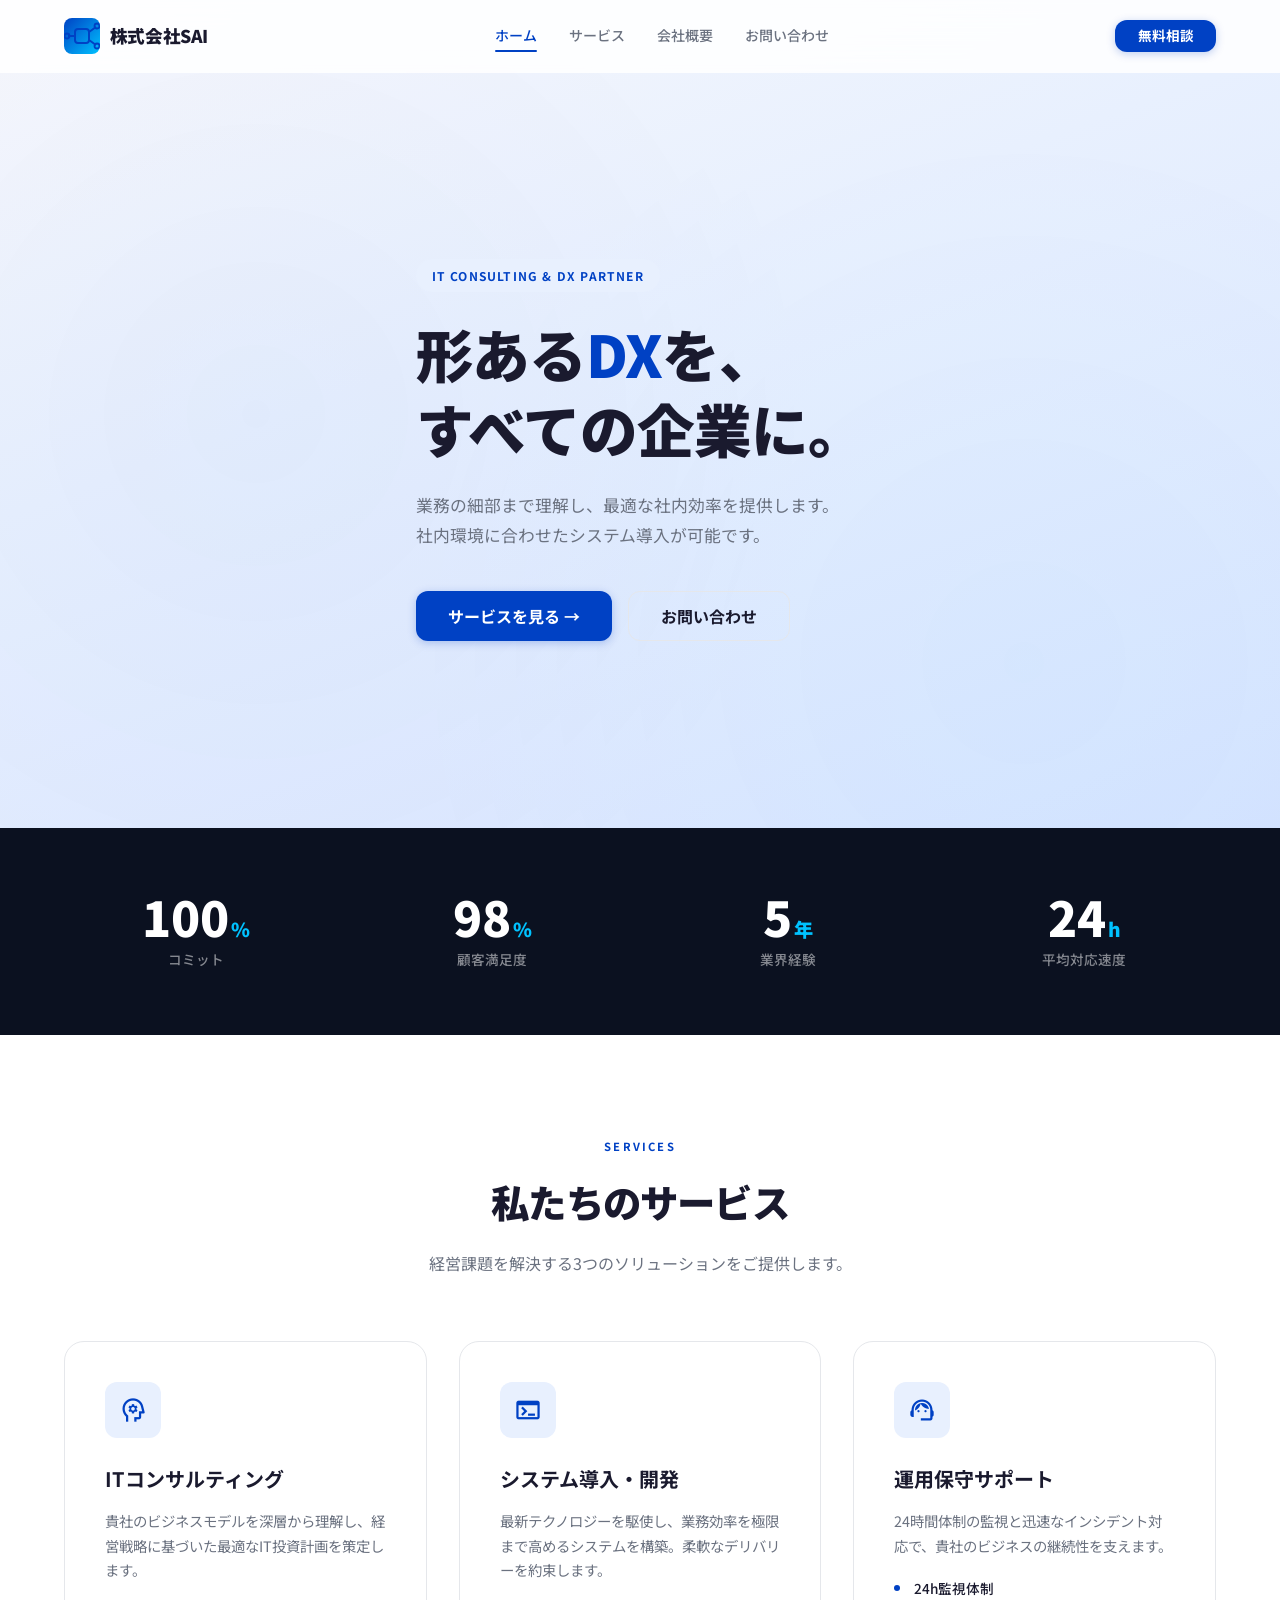
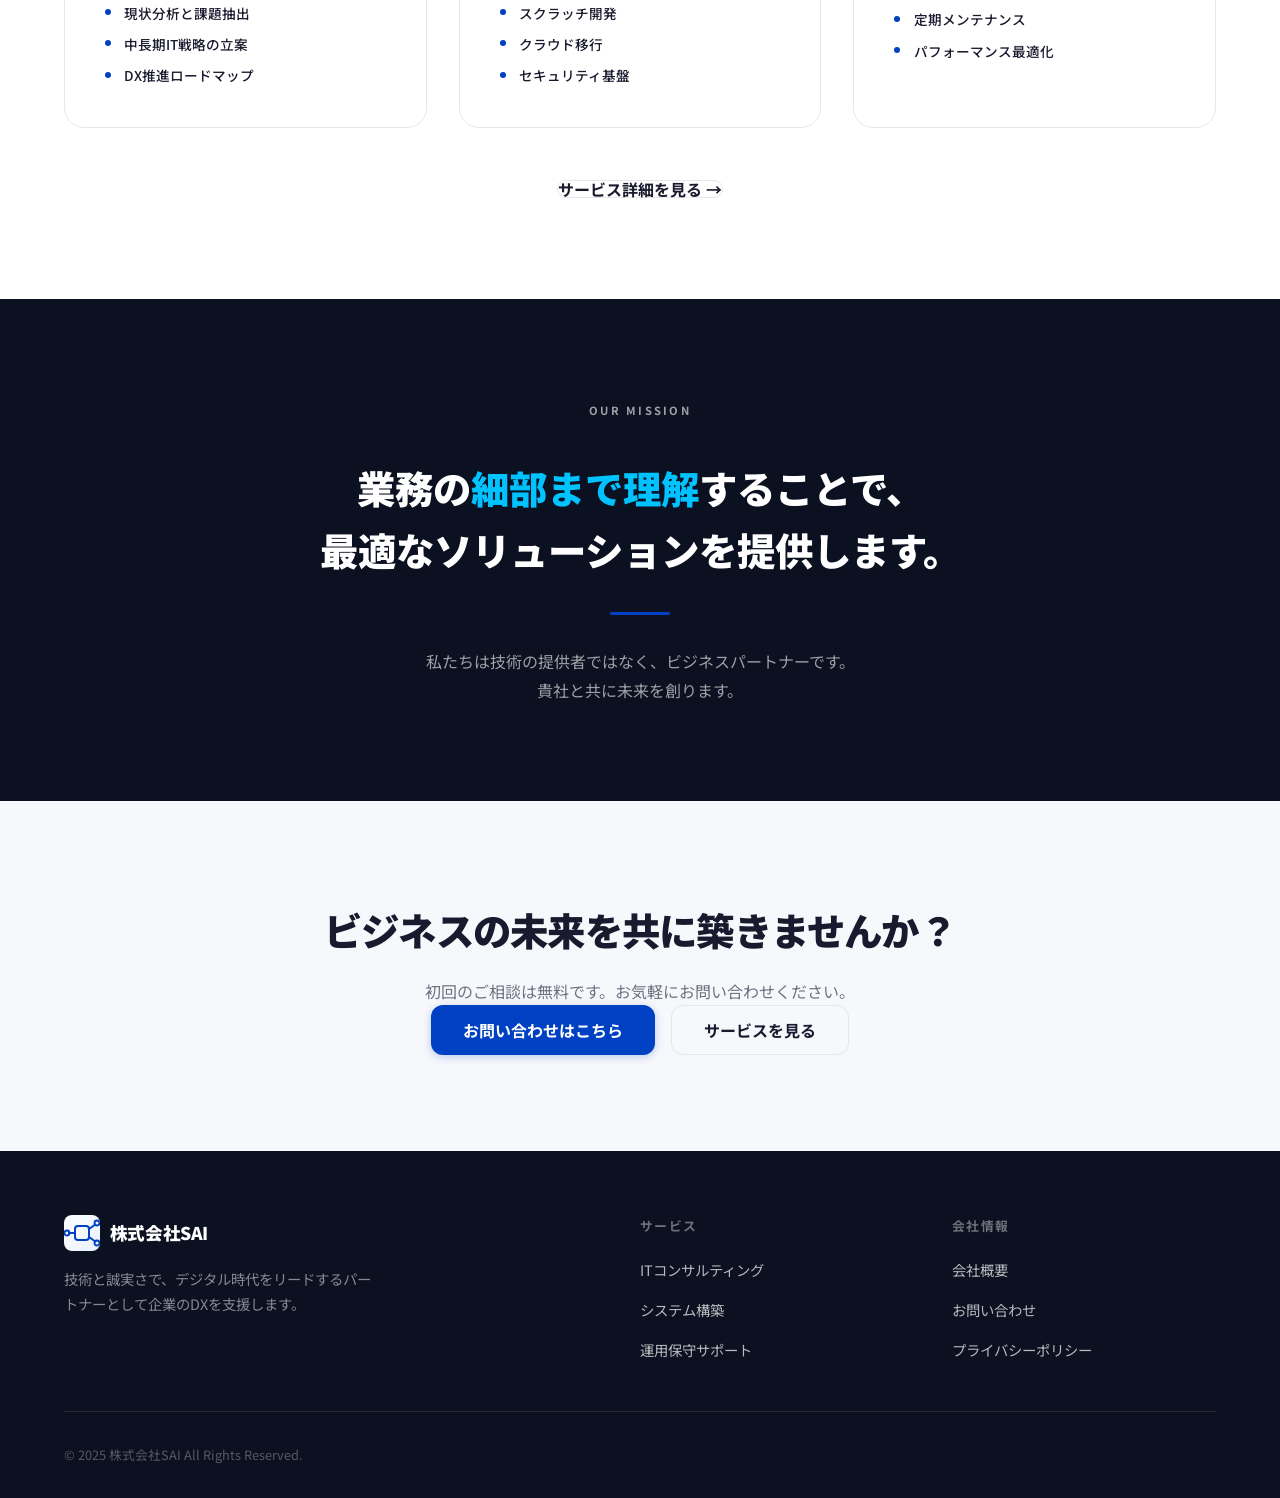
==== index.html @ 472da592 "Initial commit: 株式会社SAI website" ====
<!DOCTYPE html>
<html lang="ja">

<head>
  <meta charset="utf-8">
  <meta name="viewport" content="width=device-width, initial-scale=1.0">
  <title>株式会社SAI | ホーム</title>
  <meta name="description" content="株式会社SAI — 業務の細部まで理解し、最適な社内効率を提供するITコンサルティング会社">
  <meta name="keywords" content="ITコンサル, DX, 業務効率, システム導入">
  <link href="https://fonts.googleapis.com/css2?family=Noto+Sans+JP:wght@300;400;500;700;900&display=swap"
    rel="stylesheet">
  <link href="https://fonts.googleapis.com/css2?family=Material+Symbols+Outlined:wght,FILL@100..700,0..1&display=swap"
    rel="stylesheet">
  <link rel="icon" type="image/svg+xml" href="favicon.svg">
  <link rel="stylesheet" href="css/styles.css">
</head>

<body>

  <!-- ===== Header ===== -->
  <header class="header" id="header">
    <div class="header-inner">
      <a href="index.html" class="logo">
        <span class="logo-icon"><svg viewBox="0 0 36 36" fill="none" xmlns="http://www.w3.org/2000/svg" width="36" height="36"><rect x="11" y="11" width="14" height="14" rx="3" stroke="#0041C4" stroke-width="2" fill="none"/><line x1="11" y1="18" x2="4" y2="18" stroke="#0041C4" stroke-width="2"/><line x1="25" y1="14" x2="32" y2="9" stroke="#0041C4" stroke-width="2"/><line x1="25" y1="22" x2="32" y2="27" stroke="#0041C4" stroke-width="2"/><circle cx="3" cy="18" r="2.5" stroke="#0041C4" stroke-width="1.8" fill="none"/><circle cx="33" cy="8" r="2.5" stroke="#0041C4" stroke-width="1.8" fill="none"/><circle cx="33" cy="28" r="2.5" stroke="#0041C4" stroke-width="1.8" fill="none"/></svg></span>
        <span class="logo-text">株式会社SAI</span>
      </a>
      <nav class="nav-desktop" id="mainNav">
        <a href="index.html" class="nav-link active">ホーム</a>
        <a href="services.html" class="nav-link">サービス</a>
        <a href="about.html" class="nav-link">会社概要</a>
        <a href="contact.html" class="nav-link">お問い合わせ</a>
      </nav>
      <a href="contact.html" class="btn btn-primary btn-sm hide-mobile">無料相談</a>
      <button class="hamburger" id="menuBtn" aria-label="メニュー">
        <span></span><span></span><span></span>
      </button>
    </div>
  </header>

  <!-- ===== Mobile Menu ===== -->
  <div class="mobile-menu" id="mobileMenu">
    <a href="index.html" class="mobile-link active">ホーム</a>
    <a href="services.html" class="mobile-link">サービス</a>
    <a href="about.html" class="mobile-link">会社概要</a>
    <a href="contact.html" class="mobile-link">お問い合わせ</a>
    <a href="contact.html" class="btn btn-primary" style="margin-top:1rem;text-align:center;">無料相談</a>
  </div>

  <main>

    <!-- ===== Hero ===== -->
    <section class="hero">
      <div class="hero-bg">
        <div class="hero-gradient"></div>
        <div class="hero-pattern"></div>
      </div>
      <div class="container hero-content">
        <span class="badge">IT Consulting & DX Partner</span>
        <h1 class="hero-title">形ある<span class="text-accent">DX</span>を、<br>すべての企業に。</h1>
        <p class="hero-subtitle">業務の細部まで理解し、最適な社内効率を提供します。<br>社内環境に合わせたシステム導入が可能です。</p>
        <div class="hero-actions">
          <a href="services.html" class="btn btn-primary btn-lg">サービスを見る →</a>
          <a href="contact.html" class="btn btn-outline btn-lg">お問い合わせ</a>
        </div>
      </div>
    </section>

    <!-- ===== Numbers ===== -->
    <section class="numbers">
      <div class="container">
        <div class="numbers-grid">
          <div class="number-item">
            <span class="number-value">100<small>%</small></span>
            <span class="number-label">コミット</span>
          </div>
          <div class="number-item">
            <span class="number-value">98<small>%</small></span>
            <span class="number-label">顧客満足度</span>
          </div>
          <div class="number-item">
            <span class="number-value">5<small>年</small></span>
            <span class="number-label">業界経験</span>
          </div>
          <div class="number-item">
            <span class="number-value">24<small>h</small></span>
            <span class="number-label">平均対応速度</span>
          </div>
        </div>
      </div>
    </section>

    <!-- ===== Services Preview ===== -->
    <section class="section">
      <div class="container">
        <div class="section-header">
          <span class="section-label">SERVICES</span>
          <h2 class="section-title">私たちのサービス</h2>
          <p class="section-desc">経営課題を解決する3つのソリューションをご提供します。</p>
        </div>
        <div class="cards-grid">
          <div class="card">
            <div class="card-icon">
              <span class="material-symbols-outlined">psychology</span>
            </div>
            <h3 class="card-title">ITコンサルティング</h3>
            <p class="card-text">貴社のビジネスモデルを深層から理解し、経営戦略に基づいた最適なIT投資計画を策定します。</p>
            <ul class="card-list">
              <li>現状分析と課題抽出</li>
              <li>中長期IT戦略の立案</li>
              <li>DX推進ロードマップ</li>
            </ul>
          </div>
          <div class="card">
            <div class="card-icon">
              <span class="material-symbols-outlined">terminal</span>
            </div>
            <h3 class="card-title">システム導入・開発</h3>
            <p class="card-text">最新テクノロジーを駆使し、業務効率を極限まで高めるシステムを構築。柔軟なデリバリーを約束します。</p>
            <ul class="card-list">
              <li>スクラッチ開発</li>
              <li>クラウド移行</li>
              <li>セキュリティ基盤</li>
            </ul>
          </div>
          <div class="card">
            <div class="card-icon">
              <span class="material-symbols-outlined">support_agent</span>
            </div>
            <h3 class="card-title">運用保守サポート</h3>
            <p class="card-text">24時間体制の監視と迅速なインシデント対応で、貴社のビジネスの継続性を支えます。</p>
            <ul class="card-list">
              <li>24h監視体制</li>
              <li>定期メンテナンス</li>
              <li>パフォーマンス最適化</li>
            </ul>
          </div>
        </div>
        <div style="text-align:center;margin-top:3rem;">
          <a href="services.html" class="btn btn-outline">サービス詳細を見る →</a>
        </div>
      </div>
    </section>

    <!-- ===== Mission ===== -->
    <section class="mission">
      <div class="container">
        <div class="mission-content">
          <span class="section-label" style="color:rgba(255,255,255,0.6);">OUR MISSION</span>
          <h2 class="mission-title">業務の<em>細部まで理解</em>することで、<br>最適なソリューションを提供します。</h2>
          <div class="mission-divider"></div>
          <p class="mission-text">私たちは技術の提供者ではなく、ビジネスパートナーです。<br>貴社と共に未来を創ります。</p>
        </div>
      </div>
    </section>

    <!-- ===== CTA ===== -->
    <section class="cta">
      <div class="container" style="text-align:center;">
        <h2 class="section-title">ビジネスの未来を共に築きませんか？</h2>
        <p class="section-desc">初回のご相談は無料です。お気軽にお問い合わせください。</p>
        <div class="hero-actions" style="justify-content:center;">
          <a href="contact.html" class="btn btn-primary btn-lg">お問い合わせはこちら</a>
          <a href="services.html" class="btn btn-outline btn-lg">サービスを見る</a>
        </div>
      </div>
    </section>

  </main>

  <!-- ===== Footer ===== -->
  <footer class="footer">
    <div class="container">
      <div class="footer-grid">
        <div class="footer-brand">
          <a href="index.html" class="logo" style="margin-bottom:1rem;">
            <span class="logo-icon" style="background:linear-gradient(135deg,#fff,#e8f0fe);"><svg viewBox="0 0 36 36" fill="none" xmlns="http://www.w3.org/2000/svg" width="36" height="36"><rect x="11" y="11" width="14" height="14" rx="3" stroke="#0041C4" stroke-width="2" fill="none"/><line x1="11" y1="18" x2="4" y2="18" stroke="#0041C4" stroke-width="2"/><line x1="25" y1="14" x2="32" y2="9" stroke="#0041C4" stroke-width="2"/><line x1="25" y1="22" x2="32" y2="27" stroke="#0041C4" stroke-width="2"/><circle cx="3" cy="18" r="2.5" stroke="#0041C4" stroke-width="1.8" fill="none"/><circle cx="33" cy="8" r="2.5" stroke="#0041C4" stroke-width="1.8" fill="none"/><circle cx="33" cy="28" r="2.5" stroke="#0041C4" stroke-width="1.8" fill="none"/></svg></span>
            <span class="logo-text" style="color:#fff;">株式会社SAI</span>
          </a>
          <p class="footer-desc">技術と誠実さで、デジタル時代をリードするパートナーとして企業のDXを支援します。</p>
        </div>
        <div>
          <h4 class="footer-heading">サービス</h4>
          <ul class="footer-links">
            <li><a href="services.html">ITコンサルティング</a></li>
            <li><a href="services.html">システム構築</a></li>
            <li><a href="services.html">運用保守サポート</a></li>
          </ul>
        </div>
        <div>
          <h4 class="footer-heading">会社情報</h4>
          <ul class="footer-links">
            <li><a href="about.html">会社概要</a></li>
            <li><a href="contact.html">お問い合わせ</a></li>
            <li><a href="privacy.html">プライバシーポリシー</a></li>
          </ul>
        </div>
      </div>
      <div class="footer-bottom">
        <p>© 2025 株式会社SAI All Rights Reserved.</p>
      </div>
    </div>
  </footer>

  <script>
    (function () {
      var btn = document.getElementById('menuBtn');
      var menu = document.getElementById('mobileMenu');
      btn.addEventListener('click', function () {
        btn.classList.toggle('active');
        menu.classList.toggle('open');
      });
      menu.querySelectorAll('a').forEach(function (a) {
        a.addEventListener('click', function () { btn.classList.remove('active'); menu.classList.remove('open'); });
      });
      // Scroll header
      window.addEventListener('scroll', function () {
        document.getElementById('header').classList.toggle('scrolled', window.scrollY > 50);
      });
      // Fade in
      if ('IntersectionObserver' in window) {
        var obs = new IntersectionObserver(function (entries) {
          entries.forEach(function (e) { if (e.isIntersecting) { e.target.classList.add('visible'); obs.unobserve(e.target); } });
        }, { threshold: 0.1 });
        document.querySelectorAll('.card, .number-item, .section-header, .mission-content').forEach(function (el) { obs.observe(el); });
      }
    })();
  </script>
</body>

</html>
---- css/styles.css ----
/* ========================================
   株式会社SAI — Design System
   ======================================== */

/* --- CSS Variables --- */
:root {
  --primary: #0041C4;
  --primary-dark: #002D8A;
  --primary-light: #E8F0FE;
  --accent: #00C2FF;
  --text: #1a1a2e;
  --text-light: #6b7280;
  --text-lighter: #9ca3af;
  --bg: #ffffff;
  --bg-alt: #f7f8fc;
  --bg-dark: #0B1120;
  --border: #e5e7eb;
  --radius: 12px;
  --radius-sm: 8px;
  --radius-lg: 20px;
  --shadow: 0 1px 3px rgba(0, 0, 0, 0.06), 0 4px 12px rgba(0, 0, 0, 0.04);
  --shadow-lg: 0 4px 20px rgba(0, 0, 0, 0.08), 0 12px 40px rgba(0, 0, 0, 0.06);
  --font: 'Noto Sans JP', -apple-system, BlinkMacSystemFont, sans-serif;
  --transition: 0.3s cubic-bezier(0.4, 0, 0.2, 1);
  --max-width: 1200px;
}

/* --- Reset & Base --- */
*,
*::before,
*::after {
  margin: 0;
  padding: 0;
  box-sizing: border-box;
}

html {
  scroll-behavior: smooth;
  -webkit-text-size-adjust: 100%;
}

body {
  font-family: var(--font);
  color: var(--text);
  background: var(--bg);
  line-height: 1.7;
  font-size: 16px;
  -webkit-font-smoothing: antialiased;
}

a {
  color: inherit;
  text-decoration: none;
}

img {
  max-width: 100%;
  height: auto;
  display: block;
}

ul {
  list-style: none;
}

button {
  border: none;
  background: none;
  cursor: pointer;
  font: inherit;
}

/* --- Container --- */
.container {
  max-width: var(--max-width);
  margin: 0 auto;
  padding: 0 1.5rem;
}

/* --- Header --- */
.header {
  position: fixed;
  top: 0;
  left: 0;
  right: 0;
  z-index: 100;
  background: rgba(255, 255, 255, 0.85);
  backdrop-filter: blur(16px);
  -webkit-backdrop-filter: blur(16px);
  border-bottom: 1px solid transparent;
  transition: var(--transition);
}

.header.scrolled {
  border-bottom-color: var(--border);
  box-shadow: 0 1px 12px rgba(0, 0, 0, 0.04);
}

.header-inner {
  max-width: var(--max-width);
  margin: 0 auto;
  padding: 0 1.5rem;
  height: 72px;
  display: flex;
  align-items: center;
  justify-content: space-between;
}

/* Logo */
.logo {
  display: flex;
  align-items: center;
  gap: 0.6rem;
  font-weight: 900;
}

.logo-icon {
  width: 36px;
  height: 36px;
  background: linear-gradient(135deg, var(--primary), var(--accent));
  color: #fff;
  border-radius: var(--radius-sm);
  display: flex;
  align-items: center;
  justify-content: center;
  font-size: 18px;
  font-weight: 900;
  overflow: hidden;
}

.logo-text {
  font-size: 1.1rem;
  letter-spacing: -0.02em;
}

/* Nav */
.nav-desktop {
  display: flex;
  align-items: center;
  gap: 2rem;
}

.nav-link {
  font-size: 0.875rem;
  font-weight: 500;
  color: var(--text-light);
  transition: var(--transition);
  position: relative;
}

.nav-link:hover,
.nav-link.active {
  color: var(--primary);
}

.nav-link.active::after {
  content: '';
  position: absolute;
  bottom: -4px;
  left: 0;
  right: 0;
  height: 2px;
  background: var(--primary);
  border-radius: 2px;
}

/* Hamburger */
.hamburger {
  display: none;
  flex-direction: column;
  gap: 5px;
  width: 28px;
  padding: 4px 0;
}

.hamburger span {
  display: block;
  height: 2px;
  background: var(--text);
  border-radius: 2px;
  transition: var(--transition);
}

.hamburger.active span:nth-child(1) {
  transform: rotate(45deg) translate(5px, 5px);
}

.hamburger.active span:nth-child(2) {
  opacity: 0;
}

.hamburger.active span:nth-child(3) {
  transform: rotate(-45deg) translate(5px, -5px);
}

/* Mobile Menu */
.mobile-menu {
  display: none;
  position: fixed;
  top: 72px;
  left: 0;
  right: 0;
  bottom: 0;
  background: rgba(255, 255, 255, 0.98);
  backdrop-filter: blur(16px);
  flex-direction: column;
  padding: 2rem 1.5rem;
  gap: 0;
  z-index: 99;
  opacity: 0;
  transform: translateY(-10px);
  transition: var(--transition);
}

.mobile-menu.open {
  display: flex;
  opacity: 1;
  transform: translateY(0);
}

.mobile-link {
  padding: 1rem 0;
  font-size: 1.1rem;
  font-weight: 500;
  border-bottom: 1px solid var(--border);
  color: var(--text);
}

.mobile-link.active {
  color: var(--primary);
}

@media (max-width: 768px) {

  .nav-desktop,
  .hide-mobile {
    display: none !important;
  }

  .hamburger {
    display: flex;
  }
}

/* --- Buttons --- */
.btn {
  display: inline-flex;
  align-items: center;
  justify-content: center;
  gap: 0.5rem;
  font-weight: 700;
  border-radius: var(--radius);
  transition: var(--transition);
  cursor: pointer;
  line-height: 1;
  white-space: nowrap;
}

.btn-sm {
  padding: 0.6rem 1.4rem;
  font-size: 0.85rem;
}

.btn-lg {
  padding: 1rem 2rem;
  font-size: 1rem;
}

.btn-primary {
  background: var(--primary);
  color: #fff;
  box-shadow: 0 2px 8px rgba(0, 65, 196, 0.25);
}

.btn-primary:hover {
  background: var(--primary-dark);
  box-shadow: 0 4px 16px rgba(0, 65, 196, 0.35);
  transform: translateY(-1px);
}

.btn-outline {
  border: 1.5px solid var(--border);
  color: var(--text);
  background: transparent;
}

.btn-outline:hover {
  border-color: var(--primary);
  color: var(--primary);
  background: var(--primary-light);
}

.btn-white {
  background: #fff;
  color: var(--primary);
  box-shadow: 0 2px 8px rgba(0, 0, 0, 0.1);
}

.btn-white:hover {
  transform: translateY(-1px);
  box-shadow: 0 4px 16px rgba(0, 0, 0, 0.15);
}

/* --- Badge --- */
.badge {
  display: inline-flex;
  align-items: center;
  gap: 0.4rem;
  padding: 0.4rem 1rem;
  background: var(--primary-light);
  color: var(--primary);
  font-size: 0.75rem;
  font-weight: 700;
  letter-spacing: 0.1em;
  text-transform: uppercase;
  border-radius: 100px;
}

/* --- Hero --- */
.hero {
  position: relative;
  min-height: 92vh;
  display: flex;
  align-items: center;
  overflow: hidden;
  padding-top: 72px;
}

.hero-bg {
  position: absolute;
  inset: 0;
  z-index: 0;
}

.hero-gradient {
  position: absolute;
  inset: 0;
  background: linear-gradient(160deg, #f7f8fc 0%, #e8f0fe 40%, #d5e3ff 100%);
}

.hero-pattern {
  position: absolute;
  inset: 0;
  opacity: 0.4;
  background-image:
    radial-gradient(circle at 20% 50%, rgba(0, 65, 196, 0.08) 0%, transparent 50%),
    radial-gradient(circle at 80% 80%, rgba(0, 194, 255, 0.06) 0%, transparent 50%);
}

.hero-content {
  position: relative;
  z-index: 1;
  max-width: 800px;
  padding-top: 4rem;
  padding-bottom: 4rem;
}

.hero-title {
  font-size: clamp(2.2rem, 5vw, 3.6rem);
  font-weight: 900;
  line-height: 1.3;
  letter-spacing: -0.02em;
  margin: 1.5rem 0;
  color: var(--text);
}

.text-accent {
  color: var(--primary);
}

.hero-subtitle {
  font-size: 1.05rem;
  color: var(--text-light);
  line-height: 1.8;
  margin-bottom: 2.5rem;
}

.hero-actions {
  display: flex;
  gap: 1rem;
  flex-wrap: wrap;
}

/* --- Numbers --- */
.numbers {
  background: var(--bg-dark);
  padding: 4rem 0;
}

.numbers-grid {
  display: grid;
  grid-template-columns: repeat(4, 1fr);
  gap: 2rem;
}

.number-item {
  text-align: center;
  opacity: 0;
  transform: translateY(20px);
  transition: opacity 0.5s ease, transform 0.5s ease;
}

.number-item.visible {
  opacity: 1;
  transform: translateY(0);
}

.number-value {
  display: block;
  font-size: 3rem;
  font-weight: 900;
  color: #fff;
  line-height: 1;
}

.number-value small {
  font-size: 1.2rem;
  color: var(--accent);
  margin-left: 2px;
}

.number-label {
  display: block;
  font-size: 0.85rem;
  color: rgba(255, 255, 255, 0.5);
  margin-top: 0.5rem;
  font-weight: 500;
}

@media (max-width: 768px) {
  .numbers-grid {
    grid-template-columns: repeat(2, 1fr);
  }
}

/* --- Section --- */
.section {
  padding: 6rem 0;
}

.section:nth-child(even) {
  background: var(--bg-alt);
}

.section-header {
  text-align: center;
  margin-bottom: 4rem;
  opacity: 0;
  transform: translateY(20px);
  transition: opacity 0.5s ease, transform 0.5s ease;
}

.section-header.visible {
  opacity: 1;
  transform: translateY(0);
}

.section-label {
  display: inline-block;
  font-size: 0.7rem;
  font-weight: 700;
  letter-spacing: 0.2em;
  text-transform: uppercase;
  color: var(--primary);
  margin-bottom: 0.8rem;
}

.section-title {
  font-size: clamp(1.6rem, 3vw, 2.4rem);
  font-weight: 900;
  letter-spacing: -0.02em;
  margin-bottom: 1rem;
}

.section-desc {
  font-size: 1rem;
  color: var(--text-light);
  max-width: 600px;
  margin: 0 auto;
}

/* --- Cards --- */
.cards-grid {
  display: grid;
  grid-template-columns: repeat(3, 1fr);
  gap: 2rem;
}

.card {
  background: var(--bg);
  border: 1px solid var(--border);
  border-radius: var(--radius-lg);
  padding: 2.5rem;
  transition: var(--transition);
  opacity: 0;
  transform: translateY(20px);
}

.card.visible {
  opacity: 1;
  transform: translateY(0);
}

.card:hover {
  border-color: var(--primary);
  box-shadow: var(--shadow-lg);
  transform: translateY(-4px);
}

.card-icon {
  width: 56px;
  height: 56px;
  background: var(--primary-light);
  border-radius: var(--radius);
  display: flex;
  align-items: center;
  justify-content: center;
  margin-bottom: 1.5rem;
}

.card-icon .material-symbols-outlined {
  font-size: 28px;
  color: var(--primary);
}

.card-title {
  font-size: 1.25rem;
  font-weight: 700;
  margin-bottom: 0.8rem;
}

.card-text {
  font-size: 0.9rem;
  color: var(--text-light);
  line-height: 1.7;
  margin-bottom: 1.2rem;
}

.card-list {
  display: flex;
  flex-direction: column;
  gap: 0.5rem;
}

.card-list li {
  font-size: 0.85rem;
  color: var(--text);
  font-weight: 500;
  padding-left: 1.2rem;
  position: relative;
}

.card-list li::before {
  content: '';
  position: absolute;
  left: 0;
  top: 0.55em;
  width: 6px;
  height: 6px;
  background: var(--primary);
  border-radius: 50%;
}

@media (max-width: 768px) {
  .cards-grid {
    grid-template-columns: 1fr;
  }
}

/* --- Mission --- */
.mission {
  background: var(--bg-dark);
  padding: 6rem 0;
}

.mission-content {
  max-width: 800px;
  margin: 0 auto;
  text-align: center;
  opacity: 0;
  transform: translateY(20px);
  transition: opacity 0.6s ease, transform 0.6s ease;
}

.mission-content.visible {
  opacity: 1;
  transform: translateY(0);
}

.mission-title {
  font-size: clamp(1.6rem, 3vw, 2.4rem);
  font-weight: 900;
  color: #fff;
  line-height: 1.6;
  margin: 1.5rem 0;
}

.mission-title em {
  font-style: normal;
  color: var(--accent);
}

.mission-divider {
  width: 60px;
  height: 3px;
  background: var(--primary);
  border-radius: 3px;
  margin: 2rem auto;
}

.mission-text {
  font-size: 1rem;
  color: rgba(255, 255, 255, 0.6);
  line-height: 1.8;
}

/* --- CTA --- */
.cta {
  padding: 6rem 0;
  background: var(--bg-alt);
}

/* --- About page specifics --- */
.company-table {
  width: 100%;
  border-collapse: collapse;
}

.company-table tr {
  border-bottom: 1px solid var(--border);
  transition: var(--transition);
}

.company-table tr:hover {
  background: var(--bg-alt);
}

.company-table th {
  text-align: left;
  padding: 1.5rem 2rem;
  font-weight: 700;
  font-size: 0.9rem;
  color: var(--primary);
  width: 160px;
  vertical-align: top;
  white-space: nowrap;
}

.company-table td {
  padding: 1.5rem 2rem;
  font-size: 1rem;
  color: var(--text);
  line-height: 1.6;
}

@media (max-width: 768px) {

  .company-table th,
  .company-table td {
    display: block;
    padding: 0.8rem 1rem;
    width: 100%;
  }

  .company-table th {
    padding-bottom: 0;
  }
}

/* Values grid */
.values-grid {
  display: grid;
  grid-template-columns: repeat(3, 1fr);
  gap: 2rem;
}

.value-card {
  text-align: center;
  padding: 3rem 2rem;
  background: var(--bg);
  border: 1px solid var(--border);
  border-radius: var(--radius-lg);
  transition: var(--transition);
}

.value-card:hover {
  border-color: var(--primary);
  box-shadow: var(--shadow-lg);
  transform: translateY(-4px);
}

.value-number {
  font-size: 3rem;
  font-weight: 900;
  color: var(--primary-light);
  line-height: 1;
  margin-bottom: 1rem;
}

.value-card h4 {
  font-size: 1.2rem;
  font-weight: 700;
  margin-bottom: 0.6rem;
}

.value-card p {
  font-size: 0.9rem;
  color: var(--text-light);
  line-height: 1.6;
}

@media (max-width: 768px) {
  .values-grid {
    grid-template-columns: 1fr;
  }
}

/* --- Contact page specifics --- */
.contact-grid {
  display: grid;
  grid-template-columns: 1fr 1fr;
  gap: 4rem;
  align-items: start;
}

@media (max-width: 768px) {
  .contact-grid {
    grid-template-columns: 1fr;
  }
}

.form-card {
  background: var(--bg);
  border: 1px solid var(--border);
  border-radius: var(--radius-lg);
  padding: 2.5rem;
  box-shadow: var(--shadow-lg);
}

.form-group {
  margin-bottom: 1.5rem;
}

.form-label {
  display: block;
  font-size: 0.8rem;
  font-weight: 700;
  color: var(--text);
  margin-bottom: 0.5rem;
  text-transform: uppercase;
  letter-spacing: 0.05em;
}

.form-label .required {
  color: var(--primary);
  margin-left: 2px;
}

.form-input,
.form-select,
.form-textarea {
  width: 100%;
  padding: 0.8rem 1rem;
  border: 1.5px solid var(--border);
  border-radius: var(--radius-sm);
  font-size: 1rem;
  font-family: var(--font);
  color: var(--text);
  background: var(--bg);
  transition: var(--transition);
  -webkit-appearance: none;
  appearance: none;
}

.form-input:focus,
.form-select:focus,
.form-textarea:focus {
  outline: none;
  border-color: var(--primary);
  box-shadow: 0 0 0 3px var(--primary-light);
}

.form-textarea {
  resize: vertical;
  min-height: 120px;
}

.form-select {
  background-image: url("data:image/svg+xml,%3csvg xmlns='http://www.w3.org/2000/svg' fill='none' viewBox='0 0 20 20'%3e%3cpath stroke='%236b7280' stroke-linecap='round' stroke-linejoin='round' stroke-width='1.5' d='M6 8l4 4 4-4'/%3e%3c/svg%3e");
  background-position: right 0.75rem center;
  background-repeat: no-repeat;
  background-size: 1.25em 1.25em;
  padding-right: 2.5rem;
}

.contact-info-item {
  display: flex;
  align-items: flex-start;
  gap: 1rem;
  margin-bottom: 2rem;
}

.contact-icon {
  width: 48px;
  height: 48px;
  background: var(--primary-light);
  border-radius: var(--radius);
  display: flex;
  align-items: center;
  justify-content: center;
  flex-shrink: 0;
}

.contact-icon .material-symbols-outlined {
  font-size: 24px;
  color: var(--primary);
}

.contact-info-label {
  font-size: 0.8rem;
  color: var(--text-lighter);
  font-weight: 500;
  margin-bottom: 0.2rem;
}

.contact-info-value {
  font-size: 1.1rem;
  font-weight: 600;
}

.contact-info-value a {
  color: var(--text);
  transition: var(--transition);
}

.contact-info-value a:hover {
  color: var(--primary);
}

/* FAQ */
.faq-item {
  background: var(--bg);
  border: 1px solid var(--border);
  border-radius: var(--radius);
  margin-bottom: 1rem;
  overflow: hidden;
  transition: var(--transition);
}

.faq-item:hover {
  border-color: rgba(0, 65, 196, 0.3);
}

.faq-item details {
  cursor: pointer;
}

.faq-item summary {
  padding: 1.2rem 1.5rem;
  font-weight: 700;
  font-size: 1rem;
  display: flex;
  align-items: center;
  justify-content: space-between;
  list-style: none;
}

.faq-item summary::-webkit-details-marker {
  display: none;
}

.faq-item summary .material-symbols-outlined {
  color: var(--primary);
  transition: var(--transition);
  font-size: 20px;
}

.faq-item details[open] summary .material-symbols-outlined {
  transform: rotate(180deg);
}

.faq-answer {
  padding: 0 1.5rem 1.5rem;
  font-size: 0.95rem;
  color: var(--text-light);
  line-height: 1.7;
  border-top: 1px solid var(--border);
  padding-top: 1rem;
}

/* --- Footer --- */
.footer {
  background: var(--bg-dark);
  color: #fff;
  padding: 4rem 0 2rem;
}

.footer-grid {
  display: grid;
  grid-template-columns: 2fr 1fr 1fr;
  gap: 3rem;
  margin-bottom: 3rem;
}

.footer-desc {
  color: rgba(255, 255, 255, 0.5);
  font-size: 0.9rem;
  line-height: 1.7;
  margin-top: 1rem;
  max-width: 320px;
}

.footer-heading {
  font-size: 0.8rem;
  font-weight: 700;
  text-transform: uppercase;
  letter-spacing: 0.1em;
  color: rgba(255, 255, 255, 0.4);
  margin-bottom: 1.2rem;
}

.footer-links {
  display: flex;
  flex-direction: column;
  gap: 0.8rem;
}

.footer-links a {
  font-size: 0.9rem;
  color: rgba(255, 255, 255, 0.7);
  transition: var(--transition);
}

.footer-links a:hover {
  color: #fff;
}

.footer-bottom {
  border-top: 1px solid rgba(255, 255, 255, 0.1);
  padding-top: 2rem;
  font-size: 0.8rem;
  color: rgba(255, 255, 255, 0.3);
}

@media (max-width: 768px) {
  .footer-grid {
    grid-template-columns: 1fr;
  }
}

/* --- Services page --- */
.service-detail {
  display: grid;
  grid-template-columns: 1fr 1fr;
  gap: 4rem;
  align-items: center;
  padding: 4rem 0;
}

.service-detail.reverse {
  direction: rtl;
}

.service-detail.reverse>* {
  direction: ltr;
}

.service-detail-content {}

.service-detail-visual {
  background: var(--primary-light);
  border-radius: var(--radius-lg);
  padding: 3rem;
  display: flex;
  align-items: center;
  justify-content: center;
  min-height: 320px;
}

.service-detail-visual .material-symbols-outlined {
  font-size: 100px;
  color: var(--primary);
  opacity: 0.3;
}

.service-tag {
  display: inline-block;
  font-size: 0.7rem;
  font-weight: 700;
  letter-spacing: 0.15em;
  text-transform: uppercase;
  color: var(--primary);
  background: var(--primary-light);
  padding: 0.3rem 0.8rem;
  border-radius: 100px;
  margin-bottom: 1rem;
}

.service-detail-title {
  font-size: clamp(1.5rem, 3vw, 2.2rem);
  font-weight: 900;
  margin-bottom: 1rem;
  letter-spacing: -0.02em;
}

.service-detail-text {
  font-size: 1rem;
  color: var(--text-light);
  line-height: 1.8;
  margin-bottom: 1.5rem;
}

.service-features {
  display: grid;
  grid-template-columns: 1fr 1fr;
  gap: 0.8rem;
}

.service-feature {
  display: flex;
  align-items: center;
  gap: 0.5rem;
  font-size: 0.9rem;
  font-weight: 500;
}

.service-feature .material-symbols-outlined {
  font-size: 18px;
  color: var(--primary);
}

@media (max-width: 768px) {
  .service-detail {
    grid-template-columns: 1fr;
  }

  .service-detail.reverse {
    direction: ltr;
  }

  .service-features {
    grid-template-columns: 1fr;
  }
}

/* --- Page hero (inner pages) --- */
.page-hero {
  padding: 10rem 0 4rem;
  background: linear-gradient(160deg, #f7f8fc 0%, #e8f0fe 40%, #d5e3ff 100%);
  text-align: center;
}

.page-hero h1 {
  font-size: clamp(2rem, 4vw, 3rem);
  font-weight: 900;
  letter-spacing: -0.02em;
  margin-bottom: 1rem;
}

.page-hero p {
  font-size: 1.1rem;
  color: var(--text-light);
}

/* --- Utility --- */
.text-center {
  text-align: center;
}

.mt-2 {
  margin-top: 2rem;
}

.mt-3 {
  margin-top: 3rem;
}
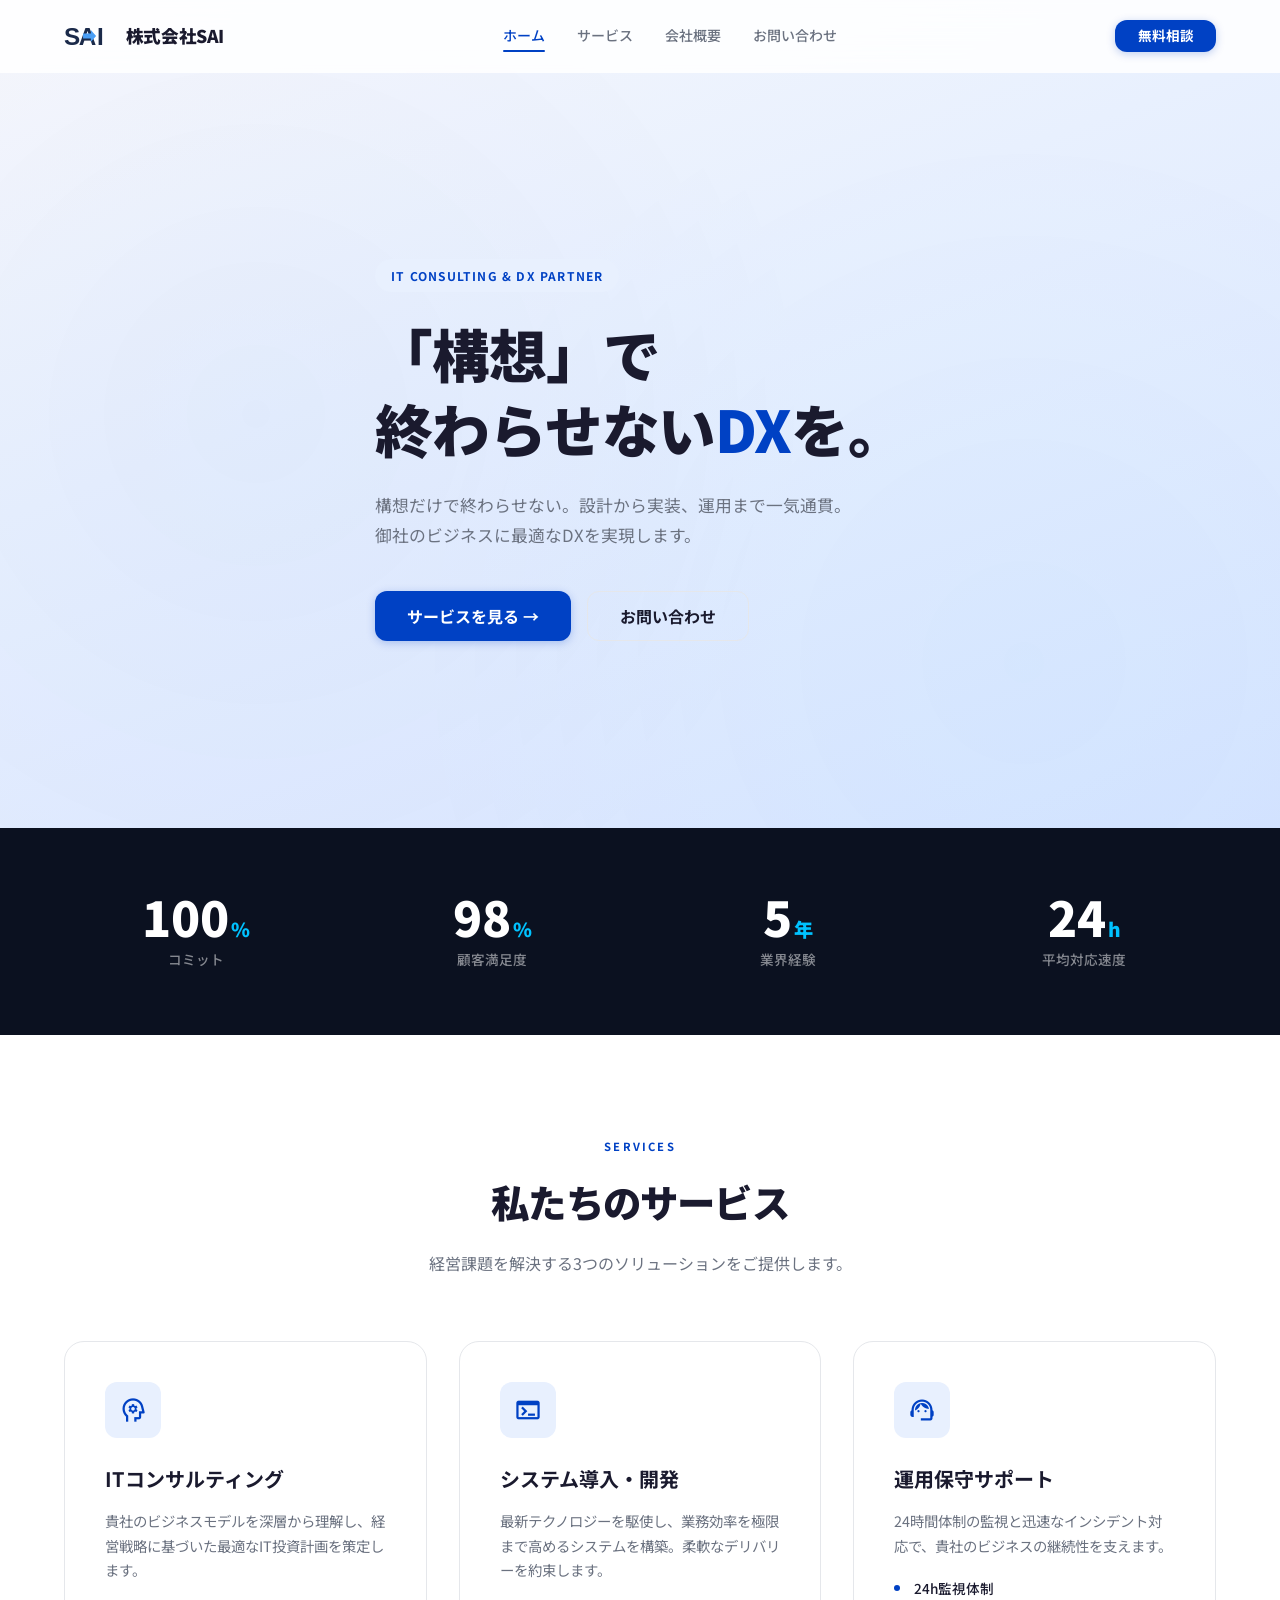
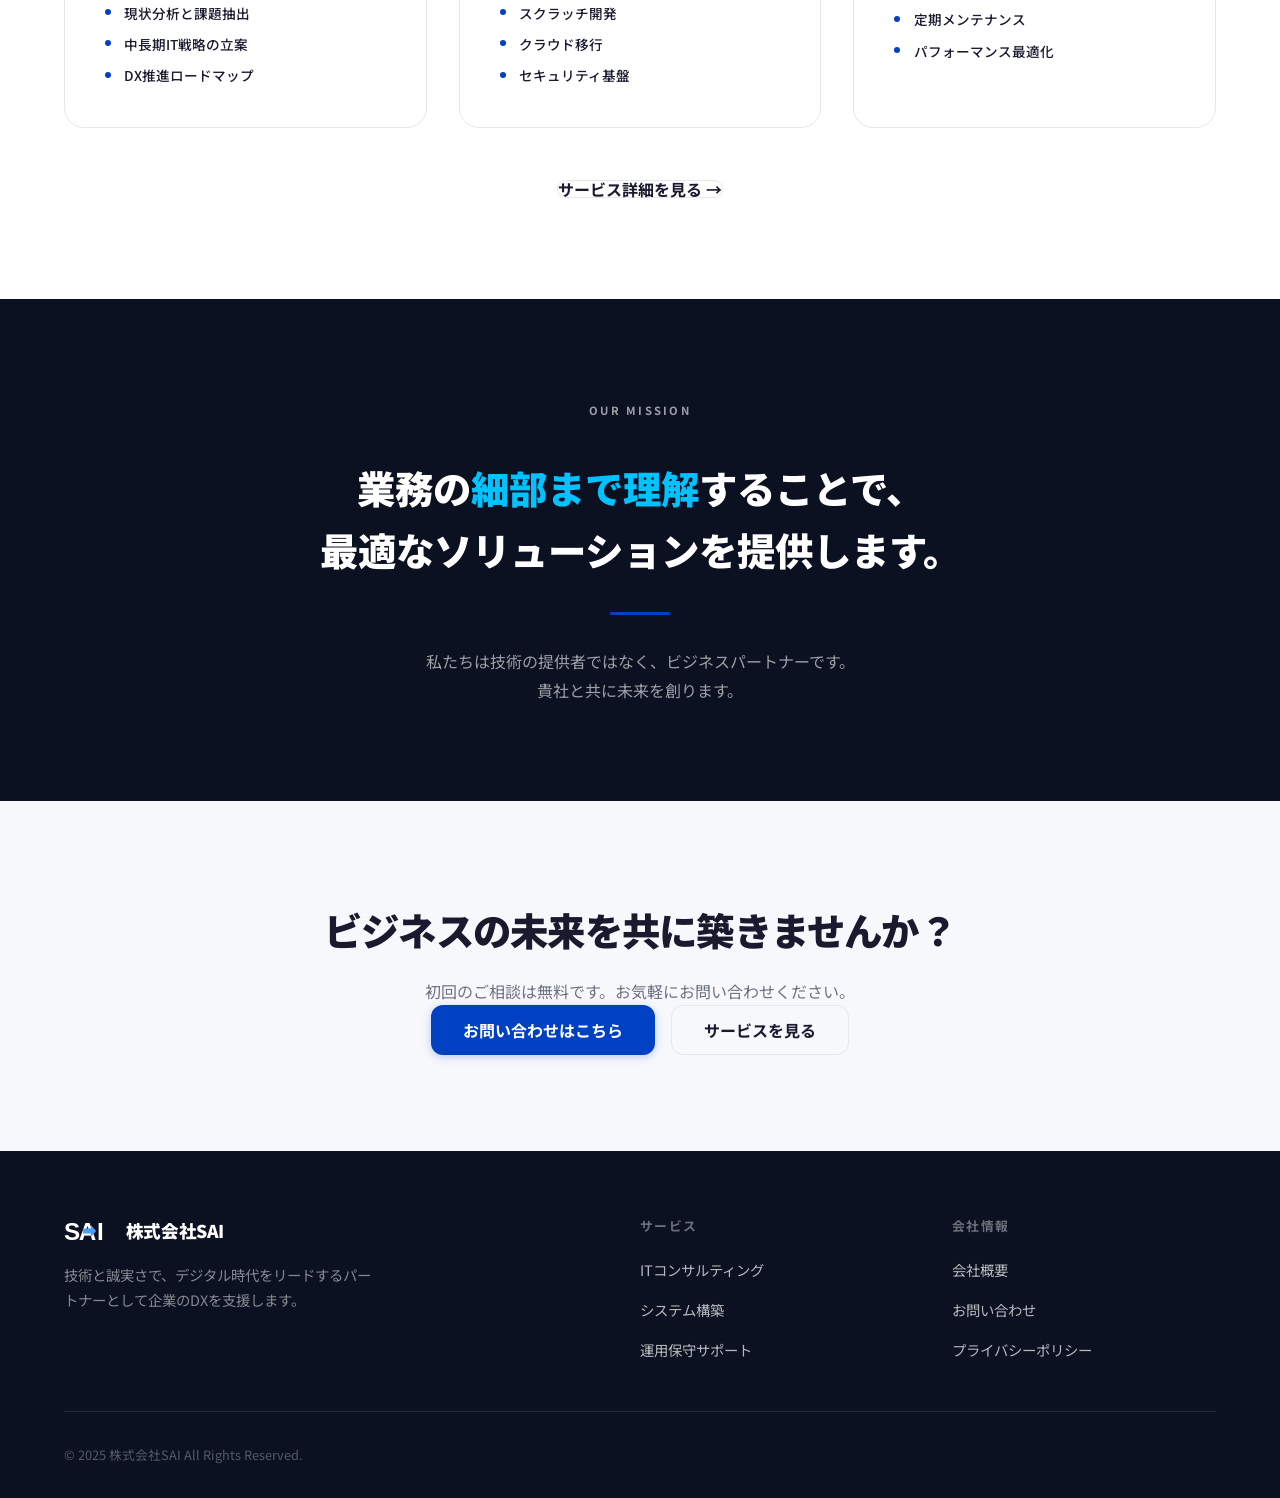
==== commit ca1b1cc1: "Update logo to SAI arrow and text" ====
--- a/index.html
+++ b/index.html
@@ -21,7 +21,14 @@
   <header class="header" id="header">
     <div class="header-inner">
       <a href="index.html" class="logo">
-        <span class="logo-icon"><svg viewBox="0 0 36 36" fill="none" xmlns="http://www.w3.org/2000/svg" width="36" height="36"><rect x="11" y="11" width="14" height="14" rx="3" stroke="#0041C4" stroke-width="2" fill="none"/><line x1="11" y1="18" x2="4" y2="18" stroke="#0041C4" stroke-width="2"/><line x1="25" y1="14" x2="32" y2="9" stroke="#0041C4" stroke-width="2"/><line x1="25" y1="22" x2="32" y2="27" stroke="#0041C4" stroke-width="2"/><circle cx="3" cy="18" r="2.5" stroke="#0041C4" stroke-width="1.8" fill="none"/><circle cx="33" cy="8" r="2.5" stroke="#0041C4" stroke-width="1.8" fill="none"/><circle cx="33" cy="28" r="2.5" stroke="#0041C4" stroke-width="1.8" fill="none"/></svg></span>
+        <span class="logo-icon"><svg viewBox="0 0 60 32" fill="none" xmlns="http://www.w3.org/2000/svg" width="52"
+            height="28"><text x="0" y="26" font-family="Arial,Helvetica,sans-serif" font-weight="900" font-size="28"
+              fill="#1B2A4A" letter-spacing="-1">S</text><text x="17" y="26" font-family="Arial,Helvetica,sans-serif"
+              font-weight="900" font-size="28" fill="#1B2A4A" letter-spacing="-1">A</text><text x="38" y="26"
+              font-family="Arial,Helvetica,sans-serif" font-weight="900" font-size="28" fill="#1B2A4A"
+              letter-spacing="-1">I</text>
+            <polygon points="22,13 31,13 31,9 37,16 31,23 31,19 22,19" fill="#4A9EF5" />
+          </svg></span>
         <span class="logo-text">株式会社SAI</span>
       </a>
       <nav class="nav-desktop" id="mainNav">
@@ -56,8 +63,8 @@
       </div>
       <div class="container hero-content">
         <span class="badge">IT Consulting & DX Partner</span>
-        <h1 class="hero-title">形ある<span class="text-accent">DX</span>を、<br>すべての企業に。</h1>
-        <p class="hero-subtitle">業務の細部まで理解し、最適な社内効率を提供します。<br>社内環境に合わせたシステム導入が可能です。</p>
+        <h1 class="hero-title">「構想」で<br>終わらせない<span class="text-accent">DX</span>を。</h1>
+        <p class="hero-subtitle">構想だけで終わらせない。設計から実装、運用まで一気通貫。<br>御社のビジネスに最適なDXを実現します。</p>
         <div class="hero-actions">
           <a href="services.html" class="btn btn-primary btn-lg">サービスを見る →</a>
           <a href="contact.html" class="btn btn-outline btn-lg">お問い合わせ</a>
@@ -173,7 +180,15 @@
       <div class="footer-grid">
         <div class="footer-brand">
           <a href="index.html" class="logo" style="margin-bottom:1rem;">
-            <span class="logo-icon" style="background:linear-gradient(135deg,#fff,#e8f0fe);"><svg viewBox="0 0 36 36" fill="none" xmlns="http://www.w3.org/2000/svg" width="36" height="36"><rect x="11" y="11" width="14" height="14" rx="3" stroke="#0041C4" stroke-width="2" fill="none"/><line x1="11" y1="18" x2="4" y2="18" stroke="#0041C4" stroke-width="2"/><line x1="25" y1="14" x2="32" y2="9" stroke="#0041C4" stroke-width="2"/><line x1="25" y1="22" x2="32" y2="27" stroke="#0041C4" stroke-width="2"/><circle cx="3" cy="18" r="2.5" stroke="#0041C4" stroke-width="1.8" fill="none"/><circle cx="33" cy="8" r="2.5" stroke="#0041C4" stroke-width="1.8" fill="none"/><circle cx="33" cy="28" r="2.5" stroke="#0041C4" stroke-width="1.8" fill="none"/></svg></span>
+            <span class="logo-icon" style="background:transparent;"><svg viewBox="0 0 60 32" fill="none"
+                xmlns="http://www.w3.org/2000/svg" width="52" height="28"><text x="0" y="26"
+                  font-family="Arial,Helvetica,sans-serif" font-weight="900" font-size="28" fill="#fff"
+                  letter-spacing="-1">S</text><text x="17" y="26" font-family="Arial,Helvetica,sans-serif"
+                  font-weight="900" font-size="28" fill="#fff" letter-spacing="-1">A</text><text x="38" y="26"
+                  font-family="Arial,Helvetica,sans-serif" font-weight="900" font-size="28" fill="#fff"
+                  letter-spacing="-1">I</text>
+                <polygon points="22,13 31,13 31,9 37,16 31,23 31,19 22,19" fill="#4A9EF5" />
+              </svg></span>
             <span class="logo-text" style="color:#fff;">株式会社SAI</span>
           </a>
           <p class="footer-desc">技術と誠実さで、デジタル時代をリードするパートナーとして企業のDXを支援します。</p>
--- a/css/styles.css
+++ b/css/styles.css
@@ -115,17 +115,17 @@
 }
 
 .logo-icon {
-  width: 36px;
-  height: 36px;
-  background: linear-gradient(135deg, var(--primary), var(--accent));
+  width: 52px;
+  height: 32px;
+  background: transparent;
   color: #fff;
-  border-radius: var(--radius-sm);
+  border-radius: 0;
   display: flex;
   align-items: center;
   justify-content: center;
   font-size: 18px;
   font-weight: 900;
-  overflow: hidden;
+  overflow: visible;
 }
 
 .logo-text {
